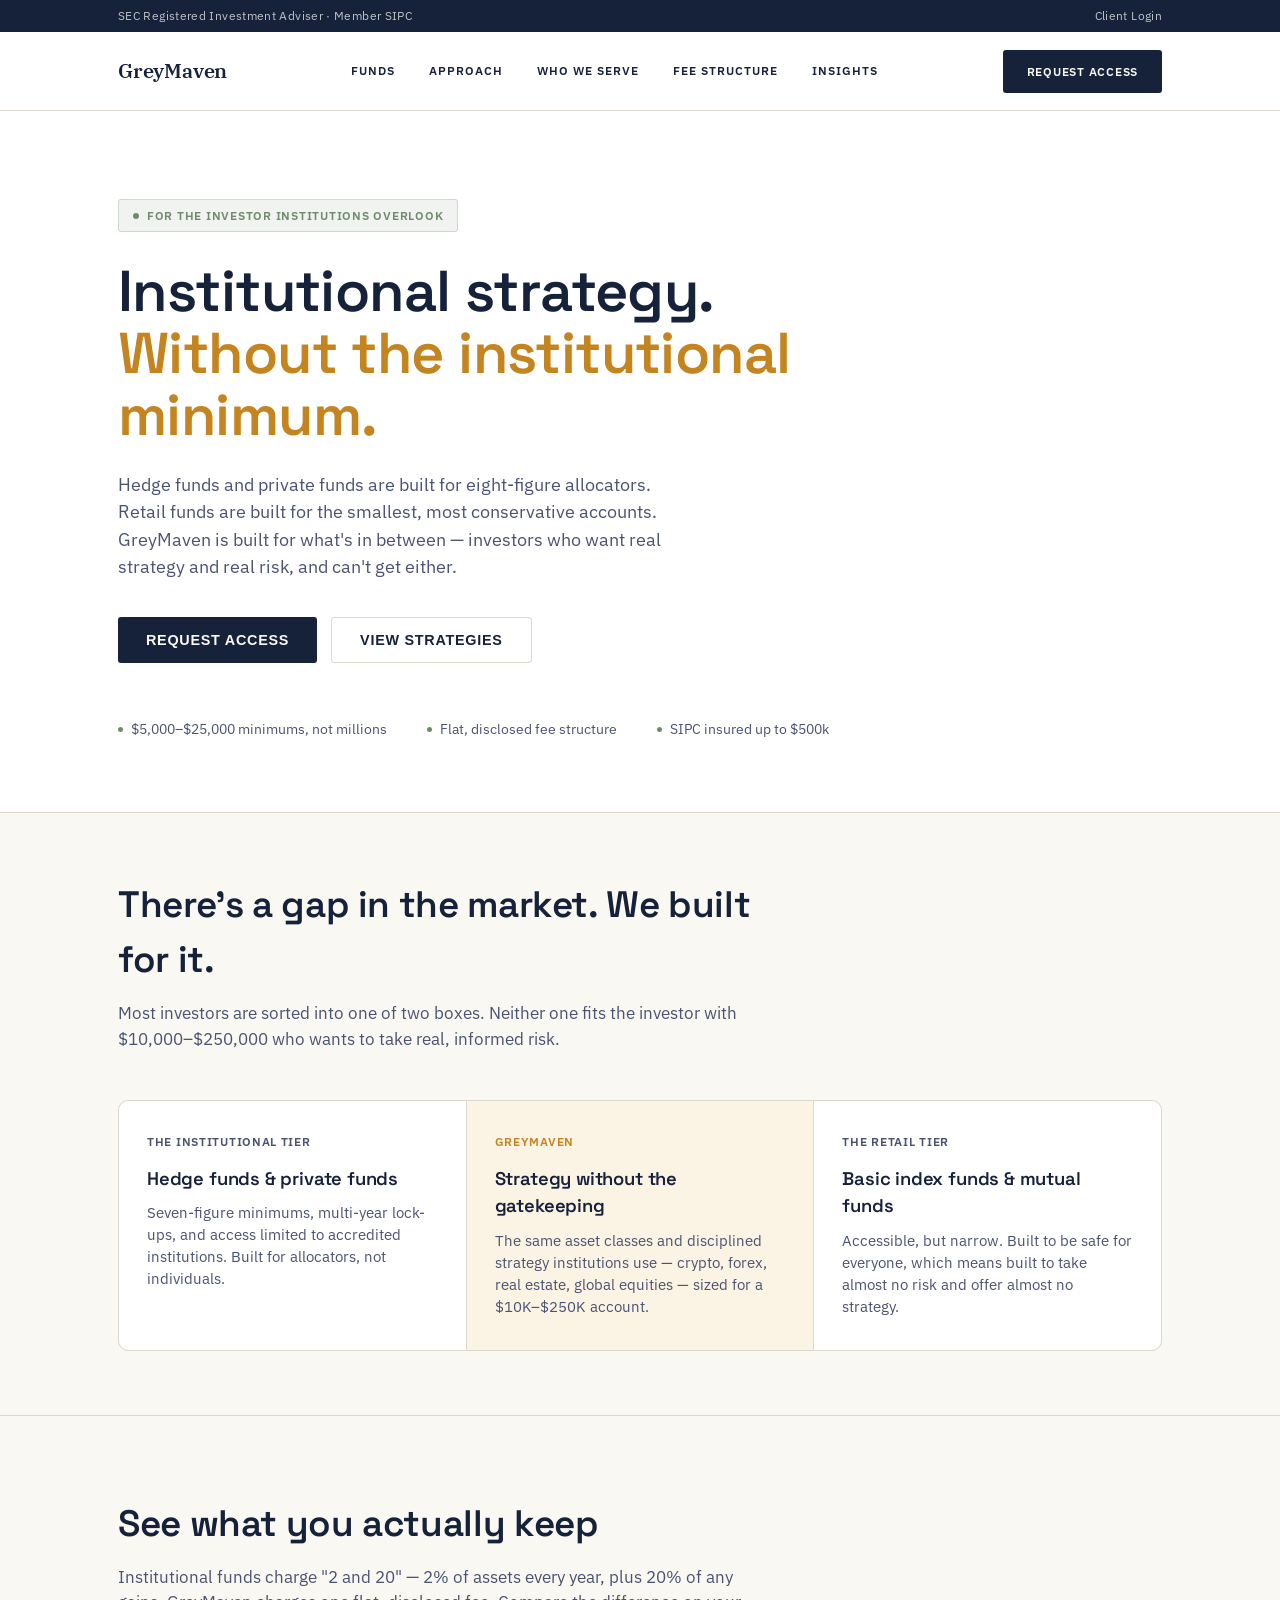
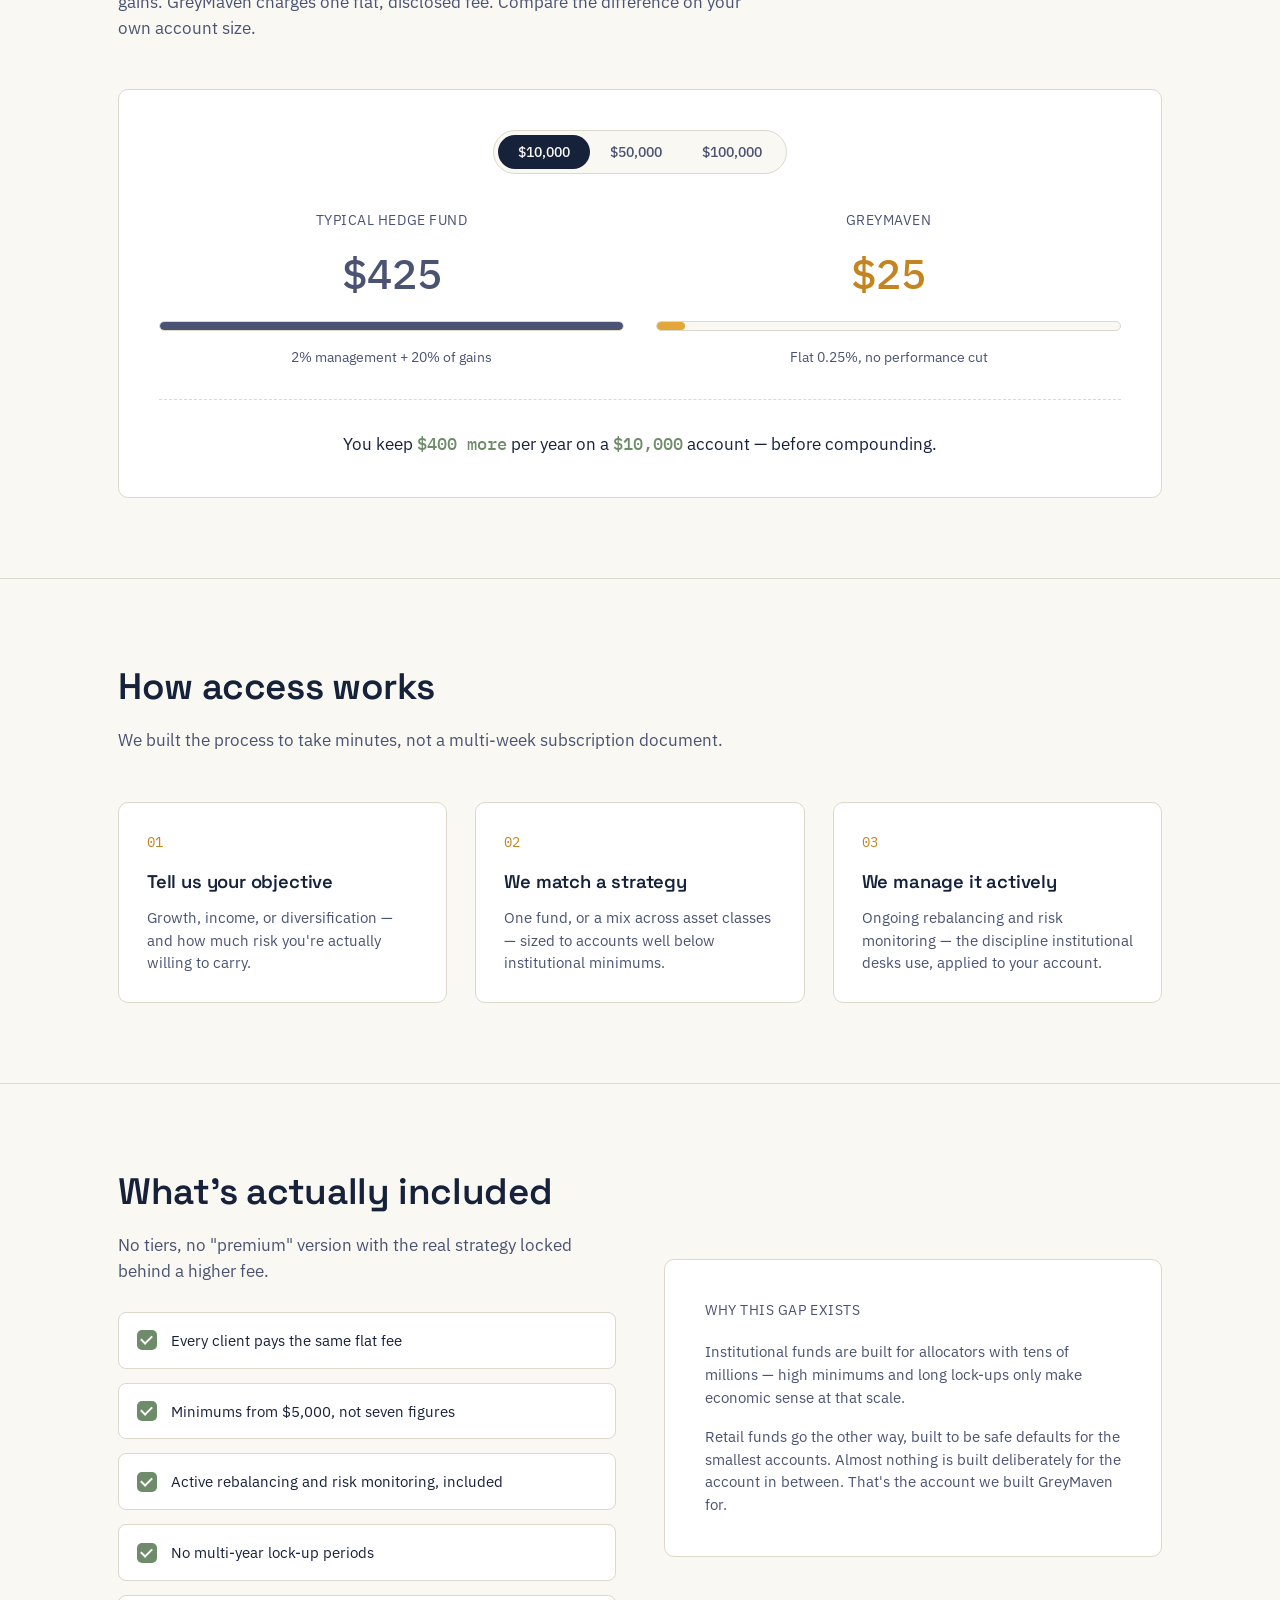
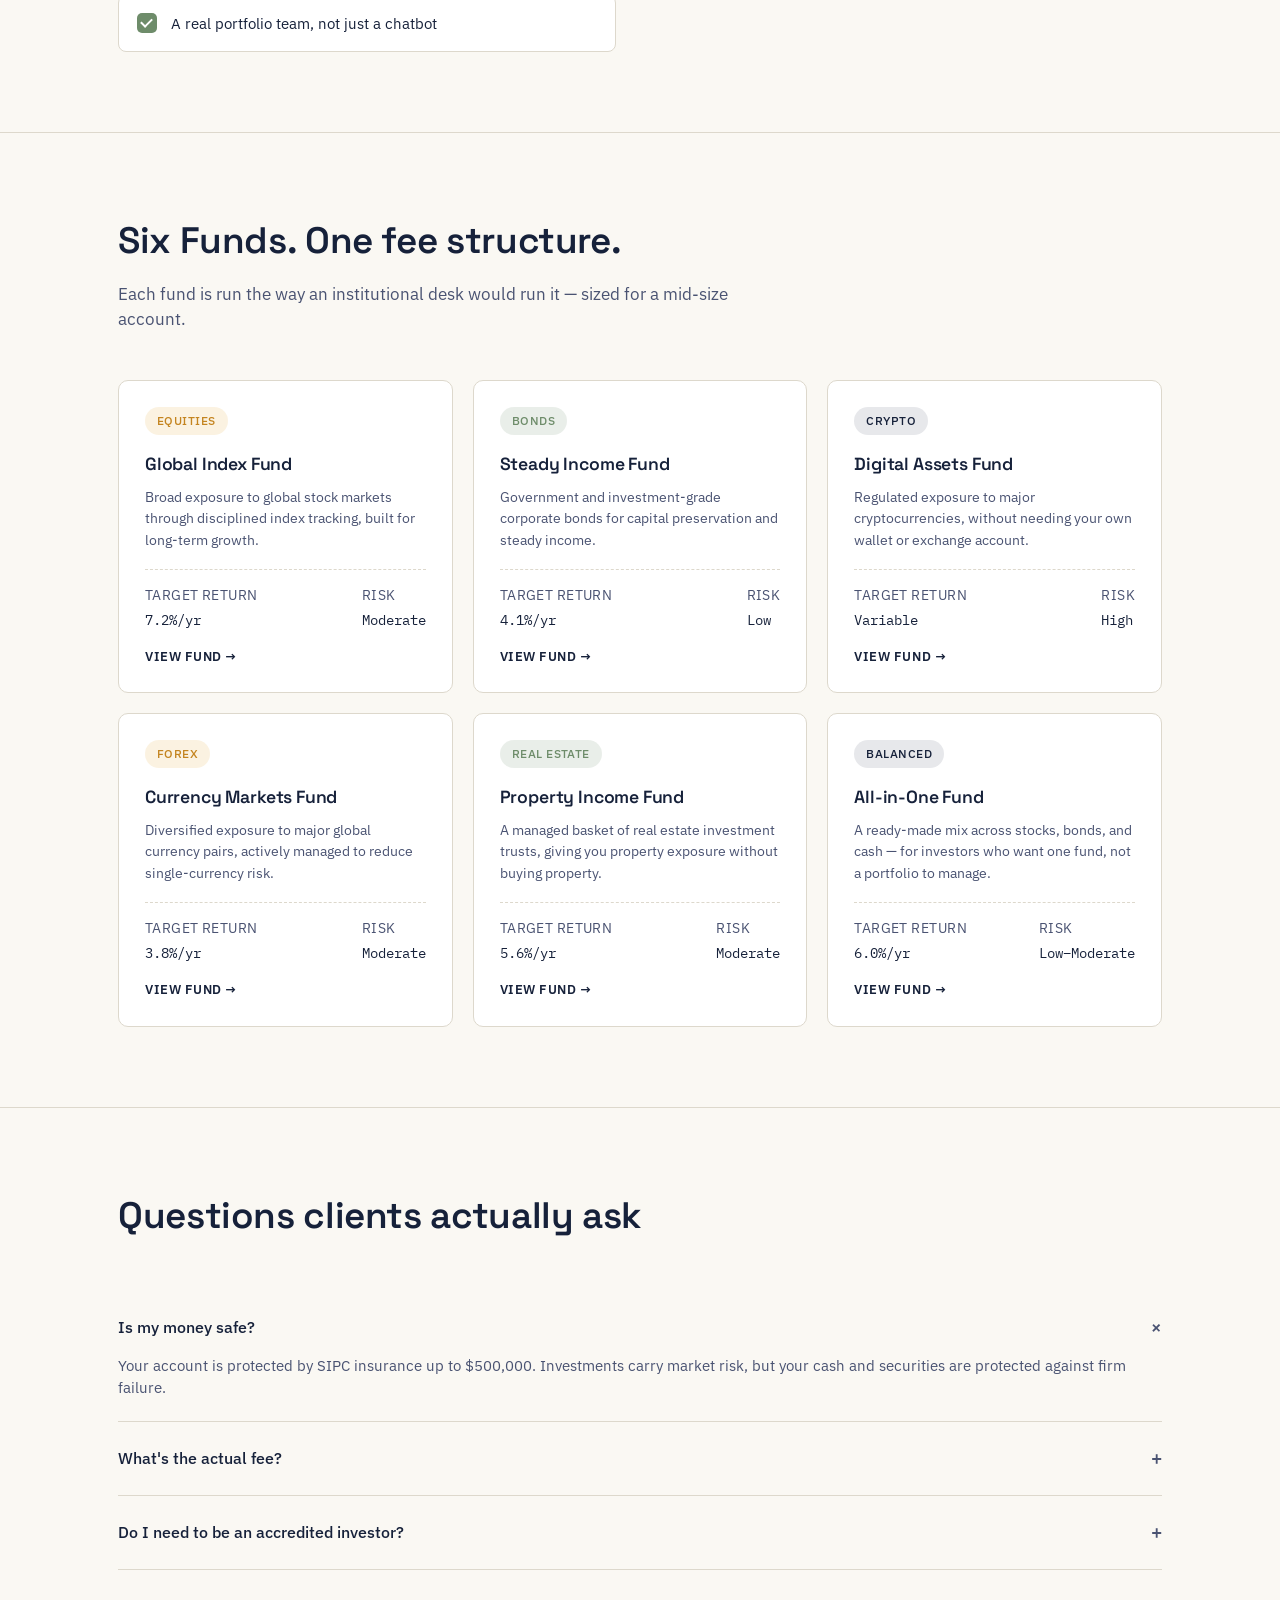
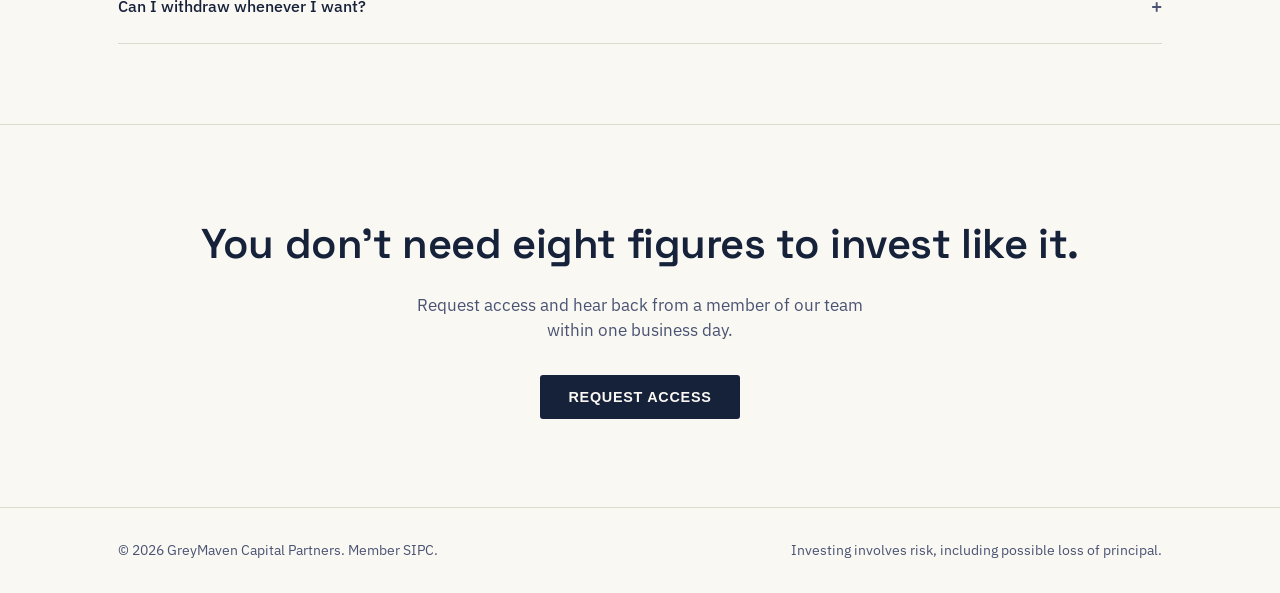
==== index.html @ ca75f579 "Update index.html" ====
<!DOCTYPE html>
<html lang="en">
<head>
<meta charset="UTF-8">
<meta name="viewport" content="width=device-width, initial-scale=1.0">
<title>GreyMaven — Institutional-grade strategies for the investor in between</title>
<link rel="preconnect" href="https://fonts.googleapis.com">
<link href="https://fonts.googleapis.com/css2?family=Space+Grotesk:wght@400;500;600;700&family=IBM+Plex+Sans:wght@400;500;600&family=IBM+Plex+Serif:wght@500;600&family=IBM+Plex+Mono:wght@400;500&display=swap" rel="stylesheet">
<link rel="stylesheet" href="css/style.css">
</head>
<body>

<div class="top-bar">
  <div class="wrap">
    <span>SEC Registered Investment Adviser · Member SIPC</span>
    <span>Client Login</span>
  </div>
</div>

<header>
  <nav class="wrap">
    <div class="logo">
      <span class="logo-name">GreyMaven</span>
      
    </div>
    <div class="nav-links">
      <a href="index.html#strategies">Funds</a>
      <a href="index.html#approach">Approach</a>
      <a href="index.html#positioning">Who We Serve</a>
      <a href="index.html#fees">Fee Structure</a>
      <a href="index.html#faq">Insights</a>
    </div>
    <a href="#" class="nav-cta">Request Access</a>
  </nav>
</header>

<section class="hero">
  <div class="wrap">
    <div class="eyebrow">For the investor institutions overlook</div>
    <h1>Institutional strategy. <em>Without the institutional minimum.</em></h1>
    <p class="sub">Hedge funds and private funds are built for eight-figure allocators. Retail funds are built for the smallest, most conservative accounts. GreyMaven is built for what's in between — investors who want real strategy and real risk, and can't get either.</p>
    <div class="hero-ctas">
      <button class="btn-primary">Request Access</button>
      <button class="btn-secondary">View Strategies</button>
    </div>
    <div class="trust-row">
      <span><span class="dot"></span>$5,000–$25,000 minimums, not millions</span>
      <span><span class="dot"></span>Flat, disclosed fee structure</span>
      <span><span class="dot"></span>SIPC insured up to $500k</span>
    </div>
  </div>
</section>

<section class="gap-section" id="positioning">
  <div class="wrap">
    <div class="section-head">
      <h2>There's a gap in the market. We built for it.</h2>
      <p>Most investors are sorted into one of two boxes. Neither one fits the investor with $10,000–$250,000 who wants to take real, informed risk.</p>
    </div>
    <div class="gap-grid">
      <div class="gap-col">
        <div class="gap-col-label">The Institutional Tier</div>
        <h3>Hedge funds &amp; private funds</h3>
        <p>Seven-figure minimums, multi-year lock-ups, and access limited to accredited institutions. Built for allocators, not individuals.</p>
      </div>
      <div class="gap-col us">
        <div class="gap-col-label">GreyMaven</div>
        <h3>Strategy without the gatekeeping</h3>
        <p>The same asset classes and disciplined strategy institutions use — crypto, forex, real estate, global equities — sized for a $10K–$250K account.</p>
      </div>
      <div class="gap-col">
        <div class="gap-col-label">The Retail Tier</div>
        <h3>Basic index funds &amp; mutual funds</h3>
        <p>Accessible, but narrow. Built to be safe for everyone, which means built to take almost no risk and offer almost no strategy.</p>
      </div>
    </div>
  </div>
</section>

<section class="fee-section" id="fees">
  <div class="wrap">
    <div class="section-head">
      <h2>See what you actually keep</h2>
      <p>Institutional funds charge "2 and 20" — 2% of assets every year, plus 20% of any gains. GreyMaven charges one flat, disclosed fee. Compare the difference on your own account size.</p>
    </div>

    <div class="fee-card">
      <div class="fee-toggle">
        <div class="fee-toggle-inner">
          <button class="fee-btn active" data-amount="10000">$10,000</button>
          <button class="fee-btn" data-amount="50000">$50,000</button>
          <button class="fee-btn" data-amount="100000">$100,000</button>
        </div>
      </div>

      <div class="fee-compare">
        <div class="fee-col them">
          <div class="fee-col-label">Typical Hedge Fund</div>
          <div class="fee-amount mono" id="them-amount">$425</div>
          <div class="fee-bar-track"><div class="fee-bar-fill" id="them-bar" style="width: 100%;"></div></div>
          <div class="fee-note">2% management + 20% of gains</div>
        </div>
        <div class="fee-col us">
          <div class="fee-col-label">GreyMaven</div>
          <div class="fee-amount mono" id="us-amount">$25</div>
          <div class="fee-bar-track"><div class="fee-bar-fill" id="us-bar" style="width: 6%;"></div></div>
          <div class="fee-note">Flat 0.25%, no performance cut</div>
        </div>
      </div>

      <div class="fee-result">
        You keep <span class="mono" id="savings">$400 more</span> per year on a <span class="mono" id="base-amount">$10,000</span> account — before compounding.
      </div>
    </div>
  </div>
</section>

<section class="how-section" id="approach">
  <div class="wrap">
    <div class="section-head">
      <h2>How access works</h2>
      <p>We built the process to take minutes, not a multi-week subscription document.</p>
    </div>
    <div class="steps">
      <div class="step">
        <span class="step-num">01</span>
        <h3>Tell us your objective</h3>
        <p>Growth, income, or diversification — and how much risk you're actually willing to carry.</p>
      </div>
      <div class="step">
        <span class="step-num">02</span>
        <h3>We match a strategy</h3>
        <p>One fund, or a mix across asset classes — sized to accounts well below institutional minimums.</p>
      </div>
      <div class="step">
        <span class="step-num">03</span>
        <h3>We manage it actively</h3>
        <p>Ongoing rebalancing and risk monitoring — the discipline institutional desks use, applied to your account.</p>
      </div>
    </div>
  </div>
</section>

<section class="snapshot-section" id="plans">
  <div class="wrap snapshot-grid">
    <div>
      <div class="section-head" style="margin-bottom: 28px;">
        <h2>What's actually included</h2>
        <p>No tiers, no "premium" version with the real strategy locked behind a higher fee.</p>
      </div>
      <div class="plan-list">
        <div class="plan-item"><span class="plan-check"></span><span>Every client pays the same flat fee</span></div>
        <div class="plan-item"><span class="plan-check"></span><span>Minimums from $5,000, not seven figures</span></div>
        <div class="plan-item"><span class="plan-check"></span><span>Active rebalancing and risk monitoring, included</span></div>
        <div class="plan-item"><span class="plan-check"></span><span>No multi-year lock-up periods</span></div>
        <div class="plan-item"><span class="plan-check"></span><span>A real portfolio team, not just a chatbot</span></div>
      </div>
    </div>
    <div class="fee-card" style="text-align: left;">
      <div class="fee-col-label" style="margin-bottom: 20px;">Why this gap exists</div>
      <p style="color: var(--ink-soft); font-size: 0.95rem; margin-bottom: 16px;">Institutional funds are built for allocators with tens of millions — high minimums and long lock-ups only make economic sense at that scale.</p>
      <p style="color: var(--ink-soft); font-size: 0.95rem;">Retail funds go the other way, built to be safe defaults for the smallest accounts. Almost nothing is built deliberately for the account in between. That's the account we built GreyMaven for.</p>
    </div>
  </div>
</section>

<section class="funds-section" id="strategies">
  <div class="wrap">
    <div class="section-head">
      <h2>Six Funds. One fee structure.</h2>
      <p>Each fund is run the way an institutional desk would run it — sized for a mid-size account.</p>
    </div>
    <div class="funds-grid">
      <a href="global-index-fund.html" class="fund-card">
        <div class="fund-tag equities">Equities</div>
        <h3>Global Index Fund</h3>
        <p>Broad exposure to global stock markets through disciplined index tracking, built for long-term growth.</p>
        <div class="fund-meta">
          <span><span class="fund-meta-label">Target return</span><span class="mono">7.2%/yr</span></span>
          <span><span class="fund-meta-label">Risk</span><span class="mono">Moderate</span></span>
        </div>
        <span class="fund-link">View fund</span>
      </a>
      <a href="steady-income-fund.html" class="fund-card">
        <div class="fund-tag bonds">Bonds</div>
        <h3>Steady Income Fund</h3>
        <p>Government and investment-grade corporate bonds for capital preservation and steady income.</p>
        <div class="fund-meta">
          <span><span class="fund-meta-label">Target return</span><span class="mono">4.1%/yr</span></span>
          <span><span class="fund-meta-label">Risk</span><span class="mono">Low</span></span>
        </div>
        <span class="fund-link">View fund</span>
      </a>
      <a href="digital-assets-fund.html" class="fund-card">
        <div class="fund-tag crypto">Crypto</div>
        <h3>Digital Assets Fund</h3>
        <p>Regulated exposure to major cryptocurrencies, without needing your own wallet or exchange account.</p>
        <div class="fund-meta">
          <span><span class="fund-meta-label">Target return</span><span class="mono">Variable</span></span>
          <span><span class="fund-meta-label">Risk</span><span class="mono">High</span></span>
        </div>
        <span class="fund-link">View fund</span>
      </a>
      <a href="currency-markets-fund.html" class="fund-card">
        <div class="fund-tag forex">Forex</div>
        <h3>Currency Markets Fund</h3>
        <p>Diversified exposure to major global currency pairs, actively managed to reduce single-currency risk.</p>
        <div class="fund-meta">
          <span><span class="fund-meta-label">Target return</span><span class="mono">3.8%/yr</span></span>
          <span><span class="fund-meta-label">Risk</span><span class="mono">Moderate</span></span>
        </div>
        <span class="fund-link">View fund</span>
      </a>
      <a href="property-income-fund.html" class="fund-card">
        <div class="fund-tag reit">Real Estate</div>
        <h3>Property Income Fund</h3>
        <p>A managed basket of real estate investment trusts, giving you property exposure without buying property.</p>
        <div class="fund-meta">
          <span><span class="fund-meta-label">Target return</span><span class="mono">5.6%/yr</span></span>
          <span><span class="fund-meta-label">Risk</span><span class="mono">Moderate</span></span>
        </div>
        <span class="fund-link">View fund</span>
      </a>
      <a href="all-in-one-fund.html" class="fund-card">
        <div class="fund-tag balanced">Balanced</div>
        <h3>All-in-One Fund</h3>
        <p>A ready-made mix across stocks, bonds, and cash — for investors who want one fund, not a portfolio to manage.</p>
        <div class="fund-meta">
          <span><span class="fund-meta-label">Target return</span><span class="mono">6.0%/yr</span></span>
          <span><span class="fund-meta-label">Risk</span><span class="mono">Low–Moderate</span></span>
        </div>
        <span class="fund-link">View fund</span>
      </a>
    </div>
  </div>
</section>

<section class="faq-section" id="faq">
  <div class="wrap">
    <div class="section-head">
      <h2>Questions clients actually ask</h2>
    </div>
    <div class="faq-list">
      <div class="faq-item open">
        <div class="faq-q"><span>Is my money safe?</span><span class="icon">+</span></div>
        <div class="faq-a">Your account is protected by SIPC insurance up to $500,000. Investments carry market risk, but your cash and securities are protected against firm failure.</div>
      </div>
      <div class="faq-item">
        <div class="faq-q"><span>What's the actual fee?</span><span class="icon">+</span></div>
        <div class="faq-a">A flat 0.25% per year on your account balance. No performance fee, no trading commissions, no account maintenance charges.</div>
      </div>
      <div class="faq-item">
        <div class="faq-q"><span>Do I need to be an accredited investor?</span><span class="icon">+</span></div>
        <div class="faq-a">No. Our funds are registered and open to any investor who meets the fund-specific minimum — most of which start well below what accredited-only vehicles require.</div>
      </div>
      <div class="faq-item">
        <div class="faq-q"><span>Can I withdraw whenever I want?</span><span class="icon">+</span></div>
        <div class="faq-a">Yes. There's no multi-year lock-up. Withdrawals typically settle within three business days.</div>
      </div>
    </div>
  </div>
</section>

<section class="cta-section">
  <div class="wrap">
    <h2>You don't need eight figures to invest like it.</h2>
    <p>Request access and hear back from a member of our team within one business day.</p>
    <button class="btn-primary">Request Access</button>
  </div>
</section>

<footer>
  <div class="wrap footer-inner">
    <span>© 2026 GreyMaven Capital Partners. Member SIPC.</span>
    <span>Investing involves risk, including possible loss of principal.</span>
  </div>
</footer>

<script>
  const feeData = {
    10000: { them: 425, us: 25 },
    50000: { them: 2125, us: 125 },
    100000: { them: 4250, us: 250 }
  };

  document.querySelectorAll('.fee-btn').forEach(btn => {
    btn.addEventListener('click', () => {
      document.querySelectorAll('.fee-btn').forEach(b => b.classList.remove('active'));
      btn.classList.add('active');
      const amount = btn.dataset.amount;
      const data = feeData[amount];
      document.getElementById('them-amount').textContent = '$' + data.them.toLocaleString();
      document.getElementById('us-amount').textContent = '$' + data.us.toLocaleString();
      document.getElementById('base-amount').textContent = '$' + Number(amount).toLocaleString();
      const savings = data.them - data.us;
      document.getElementById('savings').textContent = '$' + savings.toLocaleString() + ' more';
      document.getElementById('them-bar').style.width = '100%';
      document.getElementById('us-bar').style.width = Math.max(4, (data.us / data.them) * 100) + '%';
    });
  });

  document.querySelectorAll('.faq-q').forEach(q => {
    q.addEventListener('click', () => {
      const item = q.parentElement;
      const wasOpen = item.classList.contains('open');
      document.querySelectorAll('.faq-item').forEach(i => i.classList.remove('open'));
      if (!wasOpen) item.classList.add('open');
    });
  });
</script>

</body>
</html>
---- css/style.css ----
:root {
  --paper: #FAF8F3;
  --ink: #16213A;
  --ink-soft: #4A5372;
  --line: #DDD8CC;
  --amber: #E2A63B;
  --amber-deep: #C4841F;
  --sage: #6E8C6A;
  --white: #FFFFFF;
  --radius: 10px;
  --max: 1100px;
}

* { box-sizing: border-box; margin: 0; padding: 0; }

html { scroll-behavior: smooth; }

body {
  background: var(--paper);
  color: var(--ink);
  font-family: 'IBM Plex Sans', sans-serif;
  line-height: 1.5;
  -webkit-font-smoothing: antialiased;
}

h1, h2, h3, .display {
  font-family: 'Space Grotesk', sans-serif;
  font-weight: 600;
  letter-spacing: -0.01em;
  color: var(--ink);
}

.mono { font-family: 'IBM Plex Mono', monospace; }

a { color: inherit; text-decoration: none; }

.wrap {
  max-width: var(--max);
  margin: 0 auto;
  padding: 0 28px;
}

/* ============ INSTITUTIONAL NAV ============ */
.top-bar {
  background: var(--ink);
  color: rgba(250,248,243,0.75);
  font-size: 0.76rem;
  letter-spacing: 0.03em;
  padding: 7px 0;
}
.top-bar .wrap {
  display: flex;
  justify-content: space-between;
  flex-wrap: wrap;
  gap: 8px;
}

header {
  position: sticky;
  top: 0;
  z-index: 50;
  background: rgba(255, 255, 255, 0.96);
  backdrop-filter: blur(8px);
  border-bottom: 1px solid var(--line);
}

nav.wrap {
  display: flex;
  align-items: center;
  justify-content: space-between;
  height: 78px;
}

.logo {
  display: flex;
  align-items: baseline;
  gap: 10px;
}
.logo-name {
  font-family: 'IBM Plex Serif', serif;
  font-weight: 600;
  font-size: 1.28rem;
  color: var(--ink);
  letter-spacing: -0.01em;
}
.logo-sub {
  font-family: 'IBM Plex Sans', sans-serif;
  font-size: 0.68rem;
  font-weight: 500;
  color: var(--ink-soft);
  text-transform: uppercase;
  letter-spacing: 0.12em;
  border-left: 1px solid var(--line);
  padding-left: 10px;
}

.nav-links {
  display: flex;
  gap: 34px;
  font-size: 0.78rem;
  font-weight: 600;
  text-transform: uppercase;
  letter-spacing: 0.08em;
  color: var(--ink);
}
.nav-links a { padding: 4px 0; border-bottom: 2px solid transparent; }
.nav-links a:hover { border-bottom-color: var(--amber-deep); }

.nav-cta {
  background: var(--ink);
  color: var(--paper) !important;
  padding: 12px 24px;
  border-radius: 3px;
  font-size: 0.78rem;
  font-weight: 600;
  text-transform: uppercase;
  letter-spacing: 0.06em;
  white-space: nowrap;
}
.nav-cta:hover { background: #232f52; }

@media (max-width: 800px) {
  .nav-links { display: none; }
  .logo-sub { display: none; }
}

/* ============ HERO ============ */
.hero {
  padding: 88px 0 72px;
  border-bottom: 1px solid var(--line);
  background: var(--white);
}

.eyebrow {
  display: inline-flex;
  align-items: center;
  gap: 8px;
  font-size: 0.78rem;
  font-weight: 600;
  text-transform: uppercase;
  letter-spacing: 0.06em;
  color: var(--sage);
  background: rgba(110,140,106,0.1);
  border: 1px solid rgba(110,140,106,0.25);
  padding: 6px 14px;
  border-radius: 3px;
  margin-bottom: 28px;
}
.eyebrow::before {
  content: "";
  width: 6px;
  height: 6px;
  background: var(--sage);
  border-radius: 50%;
}

.hero h1 {
  font-size: clamp(2.4rem, 5vw, 3.6rem);
  line-height: 1.08;
  max-width: 760px;
  margin-bottom: 24px;
}
.hero h1 em { font-style: normal; color: var(--amber-deep); }

.hero p.sub {
  font-size: 1.15rem;
  color: var(--ink-soft);
  max-width: 580px;
  margin-bottom: 36px;
}

.hero-ctas { display: flex; gap: 14px; flex-wrap: wrap; margin-bottom: 56px; }

.btn-primary {
  background: var(--ink);
  color: var(--paper);
  padding: 14px 28px;
  border-radius: 3px;
  font-weight: 600;
  font-size: 0.9rem;
  text-transform: uppercase;
  letter-spacing: 0.05em;
  border: none;
  cursor: pointer;
}
.btn-primary:hover { background: #232f52; }

.btn-secondary {
  background: transparent;
  color: var(--ink);
  padding: 14px 28px;
  border-radius: 3px;
  font-weight: 600;
  font-size: 0.9rem;
  text-transform: uppercase;
  letter-spacing: 0.05em;
  border: 1px solid var(--line);
  cursor: pointer;
}
.btn-secondary:hover { border-color: var(--ink); }

.trust-row { display: flex; gap: 40px; flex-wrap: wrap; color: var(--ink-soft); font-size: 0.88rem; }
.trust-row span { display: flex; align-items: center; gap: 8px; }
.trust-row .dot { width: 5px; height: 5px; background: var(--sage); border-radius: 50%; }

/* ============ POSITIONING BAND ============ */
.gap-section {
  padding: 64px 0;
  border-bottom: 1px solid var(--line);
}
.gap-grid {
  display: grid;
  grid-template-columns: 1fr 1fr 1fr;
  gap: 1px;
  background: var(--line);
  border: 1px solid var(--line);
  border-radius: var(--radius);
  overflow: hidden;
}
@media (max-width: 800px) { .gap-grid { grid-template-columns: 1fr; } }
.gap-col {
  background: var(--white);
  padding: 32px 28px;
}
.gap-col.us { background: #FBF3E3; }
.gap-col-label {
  font-size: 0.74rem;
  font-weight: 600;
  text-transform: uppercase;
  letter-spacing: 0.06em;
  color: var(--ink-soft);
  margin-bottom: 14px;
}
.gap-col.us .gap-col-label { color: var(--amber-deep); }
.gap-col h3 { font-size: 1.15rem; margin-bottom: 10px; }
.gap-col p { font-size: 0.92rem; color: var(--ink-soft); }

/* ============ FEE COMPARISON ============ */
.fee-section { padding: 80px 0; border-bottom: 1px solid var(--line); }

.section-head { max-width: 640px; margin-bottom: 48px; }
.section-head h2 { font-size: clamp(1.7rem, 3vw, 2.3rem); margin-bottom: 14px; }
.section-head p { color: var(--ink-soft); font-size: 1.05rem; }

.fee-card { background: var(--white); border: 1px solid var(--line); border-radius: var(--radius); padding: 40px; }

.fee-toggle { display: flex; justify-content: center; margin-bottom: 36px; }
.fee-toggle-inner { display: flex; background: var(--paper); border: 1px solid var(--line); border-radius: 100px; padding: 4px; }
.fee-toggle button {
  border: none; background: transparent; padding: 8px 20px; border-radius: 100px;
  font-size: 0.88rem; font-family: 'IBM Plex Sans', sans-serif; font-weight: 500;
  color: var(--ink-soft); cursor: pointer;
}
.fee-toggle button.active { background: var(--ink); color: var(--paper); }

.fee-compare { display: grid; grid-template-columns: 1fr 1fr; gap: 32px; }
@media (max-width: 640px) { .fee-compare { grid-template-columns: 1fr; } }

.fee-col { text-align: center; }
.fee-col-label { font-size: 0.85rem; color: var(--ink-soft); margin-bottom: 12px; text-transform: uppercase; letter-spacing: 0.04em; }
.fee-amount { font-family: 'IBM Plex Mono', monospace; font-size: 2.6rem; font-weight: 500; margin-bottom: 8px; }
.fee-col.them .fee-amount { color: var(--ink-soft); }
.fee-col.us .fee-amount { color: var(--amber-deep); }
.fee-note { font-size: 0.85rem; color: var(--ink-soft); }

.fee-bar-track { height: 10px; background: var(--paper); border: 1px solid var(--line); border-radius: 100px; overflow: hidden; margin: 16px 0; }
.fee-bar-fill { height: 100%; border-radius: 100px; transition: width 0.5s ease; }
.fee-col.them .fee-bar-fill { background: var(--ink-soft); }
.fee-col.us .fee-bar-fill { background: var(--amber); }

.fee-result { text-align: center; margin-top: 32px; padding-top: 32px; border-top: 1px dashed var(--line); font-size: 1.05rem; }
.fee-result .mono { color: var(--sage); font-weight: 500; }

/* ============ HOW IT WORKS ============ */
.how-section { padding: 80px 0; border-bottom: 1px solid var(--line); }
.steps { display: grid; grid-template-columns: repeat(3, 1fr); gap: 28px; }
@media (max-width: 760px) { .steps { grid-template-columns: 1fr; } }
.step { padding: 28px; background: var(--white); border: 1px solid var(--line); border-radius: var(--radius); }
.step-num { font-family: 'IBM Plex Mono', monospace; color: var(--amber-deep); font-size: 0.9rem; margin-bottom: 16px; display: block; }
.step h3 { font-size: 1.15rem; margin-bottom: 10px; }
.step p { color: var(--ink-soft); font-size: 0.95rem; }

/* ============ SNAPSHOT ============ */
.snapshot-section { padding: 80px 0; border-bottom: 1px solid var(--line); }
.snapshot-grid { display: grid; grid-template-columns: 1fr 1fr; gap: 48px; align-items: center; }
@media (max-width: 760px) { .snapshot-grid { grid-template-columns: 1fr; } }
.plan-list { display: flex; flex-direction: column; gap: 14px; }
.plan-item { display: flex; align-items: center; gap: 14px; padding: 16px 18px; background: var(--white); border: 1px solid var(--line); border-radius: 8px; }
.plan-check { width: 20px; height: 20px; border-radius: 5px; background: var(--sage); flex-shrink: 0; position: relative; }
.plan-check::after { content: ""; position: absolute; left: 6px; top: 3px; width: 5px; height: 9px; border: solid white; border-width: 0 2px 2px 0; transform: rotate(45deg); }
.plan-item span { font-size: 0.95rem; color: var(--ink); }

/* ============ FUNDS GRID (index page) ============ */
.funds-section { padding: 80px 0; border-bottom: 1px solid var(--line); }
.funds-grid { display: grid; grid-template-columns: repeat(3, 1fr); gap: 20px; }
@media (max-width: 900px) { .funds-grid { grid-template-columns: repeat(2, 1fr); } }
@media (max-width: 620px) { .funds-grid { grid-template-columns: 1fr; } }

.fund-card {
  background: var(--white); border: 1px solid var(--line); border-radius: var(--radius);
  padding: 26px; display: flex; flex-direction: column;
  transition: border-color 0.15s ease, transform 0.15s ease;
}
.fund-card:hover { border-color: var(--ink); transform: translateY(-2px); }

.fund-tag {
  display: inline-block; align-self: flex-start; font-size: 0.75rem; font-weight: 500;
  text-transform: uppercase; letter-spacing: 0.04em; padding: 5px 12px; border-radius: 100px; margin-bottom: 16px;
}
.fund-tag.equities { background: rgba(226,166,59,0.15); color: var(--amber-deep); }
.fund-tag.bonds { background: rgba(110,140,106,0.15); color: var(--sage); }
.fund-tag.crypto { background: rgba(22,33,58,0.1); color: var(--ink); }
.fund-tag.forex { background: rgba(226,166,59,0.15); color: var(--amber-deep); }
.fund-tag.reit { background: rgba(110,140,106,0.15); color: var(--sage); }
.fund-tag.balanced { background: rgba(22,33,58,0.1); color: var(--ink); }

.fund-card h3 { font-size: 1.1rem; margin-bottom: 8px; }
.fund-card p { color: var(--ink-soft); font-size: 0.9rem; flex-grow: 1; margin-bottom: 18px; }

.fund-meta { display: flex; justify-content: space-between; border-top: 1px dashed var(--line); padding-top: 14px; margin-bottom: 16px; }
.fund-meta span { display: flex; flex-direction: column; gap: 4px; font-size: 0.9rem; }
.fund-meta-label { font-size: 0.72rem; color: var(--ink-soft); text-transform: uppercase; letter-spacing: 0.03em; }

.fund-link { font-size: 0.82rem; font-weight: 600; color: var(--ink); text-transform: uppercase; letter-spacing: 0.04em; }
.fund-link::after { content: " →"; }

/* ============ FUND DETAIL PAGE ============ */
.fund-hero {
  padding: 56px 0 48px;
  border-bottom: 1px solid var(--line);
  background: var(--white);
}
.breadcrumb { font-size: 0.82rem; color: var(--ink-soft); margin-bottom: 24px; }
.breadcrumb a:hover { color: var(--ink); }

.fund-hero-top { display: flex; justify-content: space-between; align-items: flex-end; flex-wrap: wrap; gap: 24px; margin-bottom: 40px; }
.fund-hero h1 { font-size: clamp(2rem, 4vw, 2.9rem); margin-bottom: 14px; }
.fund-hero p.sub { color: var(--ink-soft); font-size: 1.08rem; max-width: 620px; }

.stat-grid { display: grid; grid-template-columns: repeat(4, 1fr); border: 1px solid var(--line); border-radius: var(--radius); overflow: hidden; background: var(--line); gap: 1px; }
@media (max-width: 760px) { .stat-grid { grid-template-columns: repeat(2, 1fr); } }
.stat-cell { background: var(--white); padding: 22px 24px; }
.stat-cell .stat-label { font-size: 0.72rem; text-transform: uppercase; letter-spacing: 0.05em; color: var(--ink-soft); margin-bottom: 8px; }
.stat-cell .stat-value { font-family: 'IBM Plex Mono', monospace; font-size: 1.5rem; color: var(--ink); }
.stat-cell.highlight .stat-value { color: var(--amber-deep); }

.fund-body { padding: 72px 0; border-bottom: 1px solid var(--line); }
.fund-body-grid { display: grid; grid-template-columns: 1.3fr 1fr; gap: 56px; }
@media (max-width: 860px) { .fund-body-grid { grid-template-columns: 1fr; } }

.fund-body h2 { font-size: 1.6rem; margin-bottom: 18px; }
.fund-body-text p { color: var(--ink-soft); font-size: 1rem; margin-bottom: 18px; }
.fund-body-text h3 { font-size: 1.1rem; margin: 28px 0 14px; }

.allocation-list { display: flex; flex-direction: column; gap: 16px; }
.allocation-item { display: flex; flex-direction: column; gap: 6px; }
.allocation-top { display: flex; justify-content: space-between; font-size: 0.92rem; }
.allocation-top .pct { font-family: 'IBM Plex Mono', monospace; color: var(--amber-deep); }
.allocation-bar-track { height: 8px; background: var(--paper); border: 1px solid var(--line); border-radius: 100px; overflow: hidden; }
.allocation-bar-fill { height: 100%; background: var(--ink); border-radius: 100px; }

.side-card { background: var(--white); border: 1px solid var(--line); border-radius: var(--radius); padding: 28px; margin-bottom: 20px; }
.side-card h3 { font-size: 1rem; margin-bottom: 14px; text-transform: uppercase; letter-spacing: 0.04em; font-size: 0.8rem; color: var(--ink-soft); }
.side-row { display: flex; justify-content: space-between; padding: 10px 0; border-bottom: 1px dashed var(--line); font-size: 0.92rem; }
.side-row:last-child { border-bottom: none; }
.side-row .val { font-family: 'IBM Plex Mono', monospace; }

.risk-badge {
  display: inline-block; padding: 4px 12px; border-radius: 100px; font-size: 0.78rem; font-weight: 600;
}
.risk-low { background: rgba(110,140,106,0.15); color: var(--sage); }
.risk-moderate { background: rgba(226,166,59,0.15); color: var(--amber-deep); }
.risk-high { background: rgba(196,64,64,0.12); color: #B5453F; }

/* ============ FAQ ============ */
.faq-section { padding: 80px 0; border-bottom: 1px solid var(--line); }
.faq-item { border-bottom: 1px solid var(--line); padding: 22px 0; }
.faq-q { display: flex; justify-content: space-between; align-items: center; cursor: pointer; font-weight: 500; font-size: 1.02rem; }
.faq-q .icon { font-family: 'IBM Plex Mono', monospace; font-size: 1.2rem; color: var(--ink-soft); transition: transform 0.2s ease; }
.faq-item.open .faq-q .icon { transform: rotate(45deg); }
.faq-a { max-height: 0; overflow: hidden; transition: max-height 0.25s ease; color: var(--ink-soft); font-size: 0.95rem; }
.faq-item.open .faq-a { max-height: 220px; padding-top: 12px; }

/* ============ CTA ============ */
.cta-section { padding: 88px 0; text-align: center; }
.cta-section h2 { font-size: clamp(1.8rem, 4vw, 2.6rem); margin-bottom: 18px; }
.cta-section p { color: var(--ink-soft); font-size: 1.05rem; max-width: 480px; margin: 0 auto 32px; }

footer {
  border-top: 1px solid var(--line);
  padding: 32px 0;
  font-size: 0.85rem;
  color: var(--ink-soft);
}
.footer-inner { display: flex; justify-content: space-between; flex-wrap: wrap; gap: 12px; }

@media (prefers-reduced-motion: reduce) {
  * { transition: none !important; scroll-behavior: auto !important; }
}

:focus-visible { outline: 2px solid var(--amber-deep); outline-offset: 2px; }
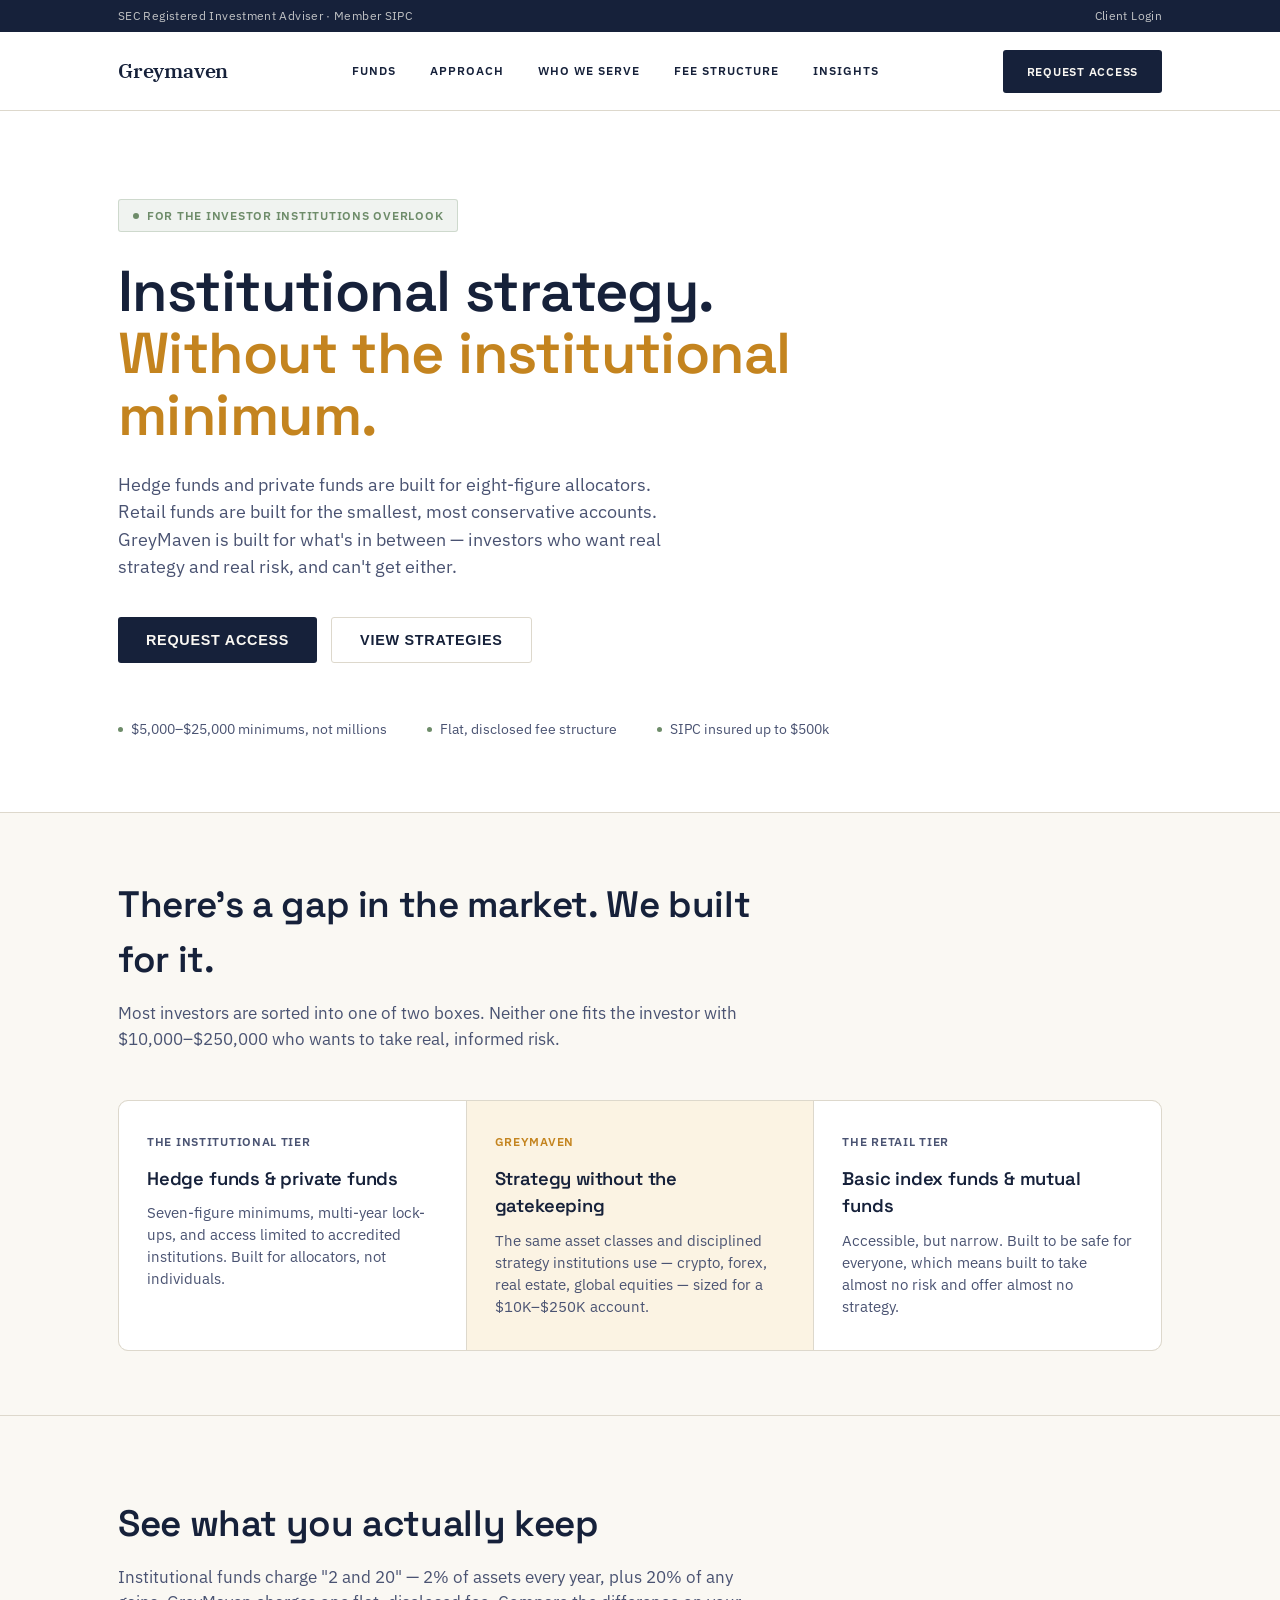
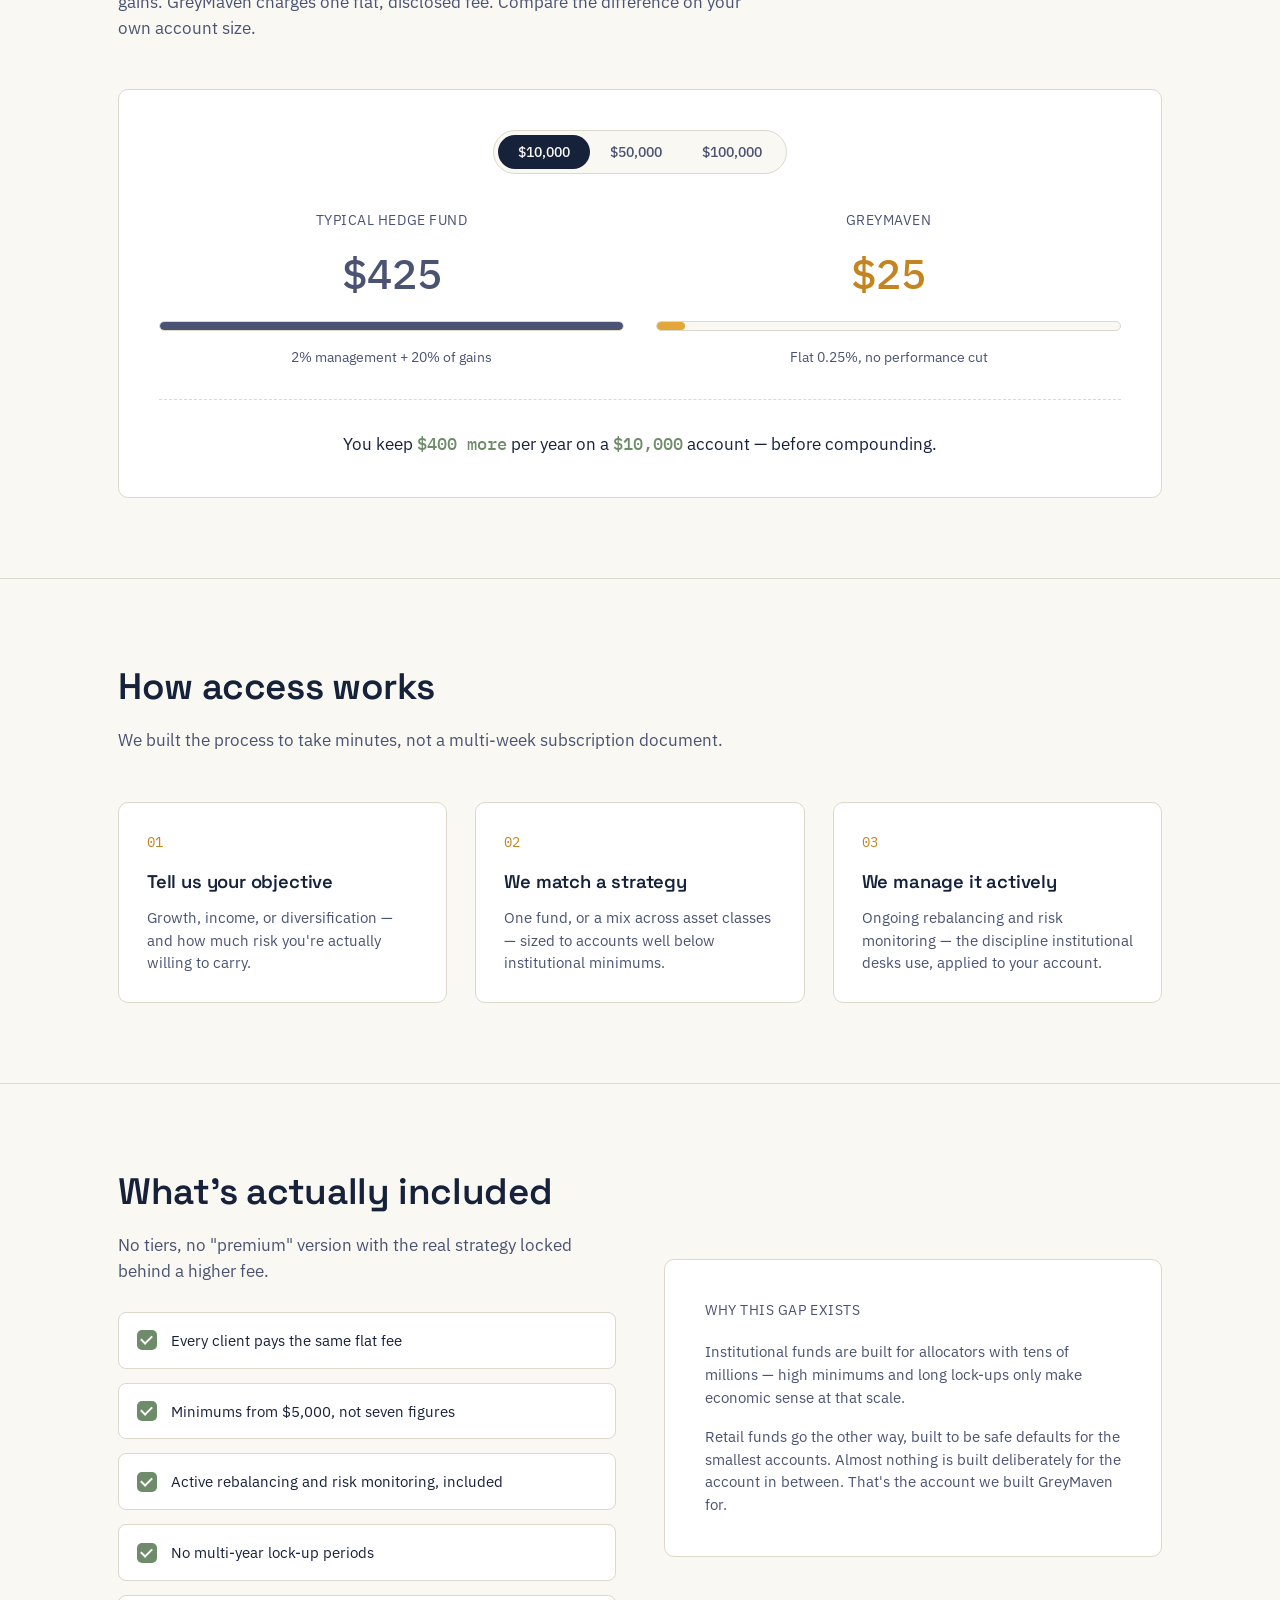
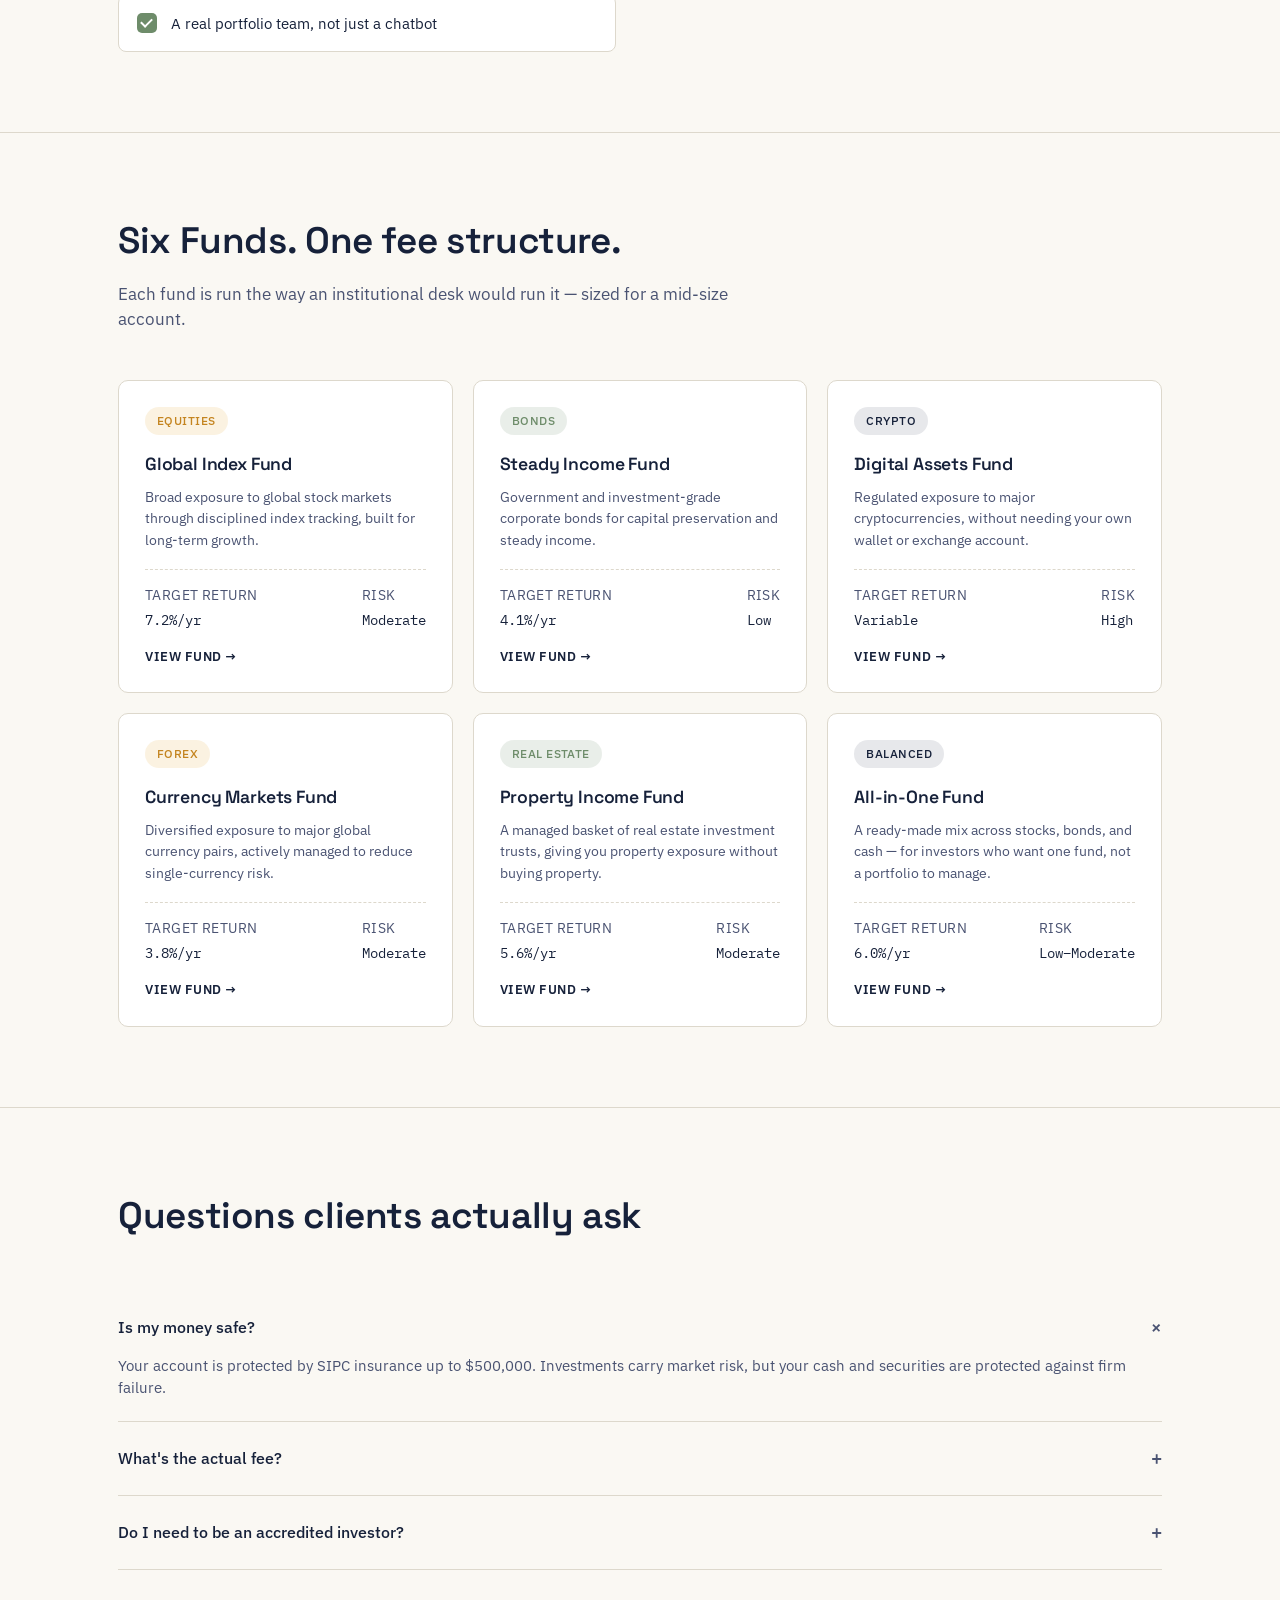
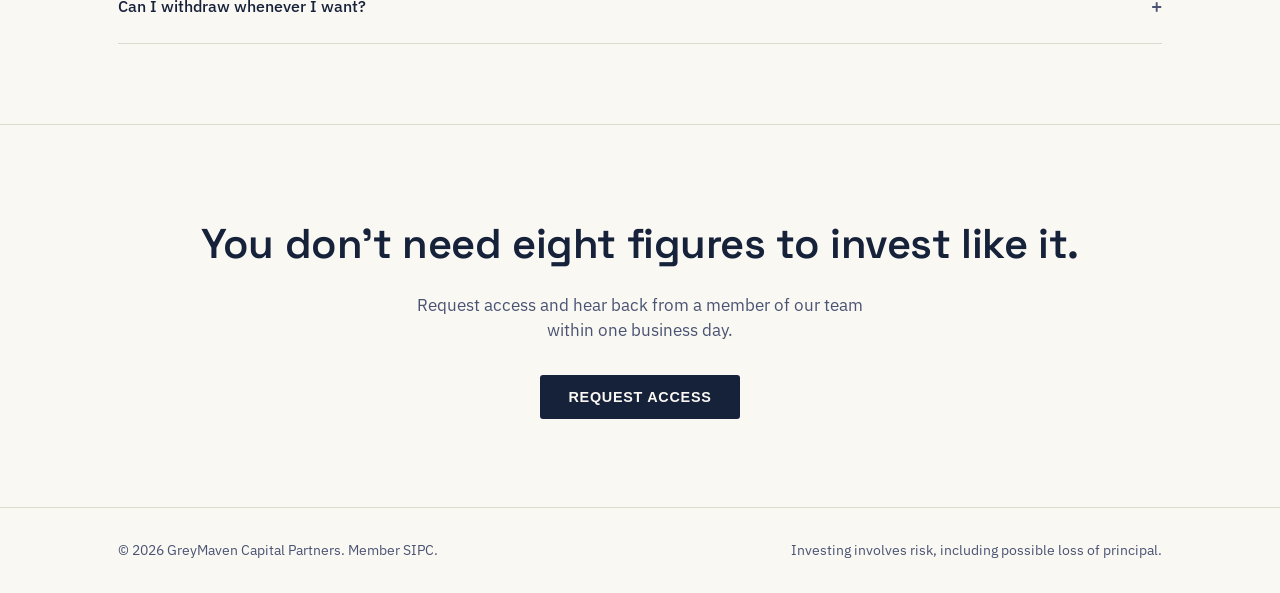
==== commit a2bea02d: "Update index.html" ====
--- a/index.html
+++ b/index.html
@@ -3,6 +3,9 @@
 <head>
 <meta charset="UTF-8">
 <meta name="viewport" content="width=device-width, initial-scale=1.0">
+<link rel="icon" type="image/x-icon" href="/images/logo.ico">
+<link rel="icon" href="/images/logo.ico" sizes="any">
+<link rel="apple-touch-icon" href="/images/logo.ico">
 <title>GreyMaven — Institutional-grade strategies for the investor in between</title>
 <link rel="preconnect" href="https://fonts.googleapis.com">
 <link href="https://fonts.googleapis.com/css2?family=Space+Grotesk:wght@400;500;600;700&family=IBM+Plex+Sans:wght@400;500;600&family=IBM+Plex+Serif:wght@500;600&family=IBM+Plex+Mono:wght@400;500&display=swap" rel="stylesheet">
@@ -20,7 +23,9 @@
 <header>
   <nav class="wrap">
     <div class="logo">
-      <span class="logo-name">GreyMaven</span>
+      
+      <a class="logo-name" href="/">Greymaven</a>
+
       
     </div>
     <div class="nav-links">
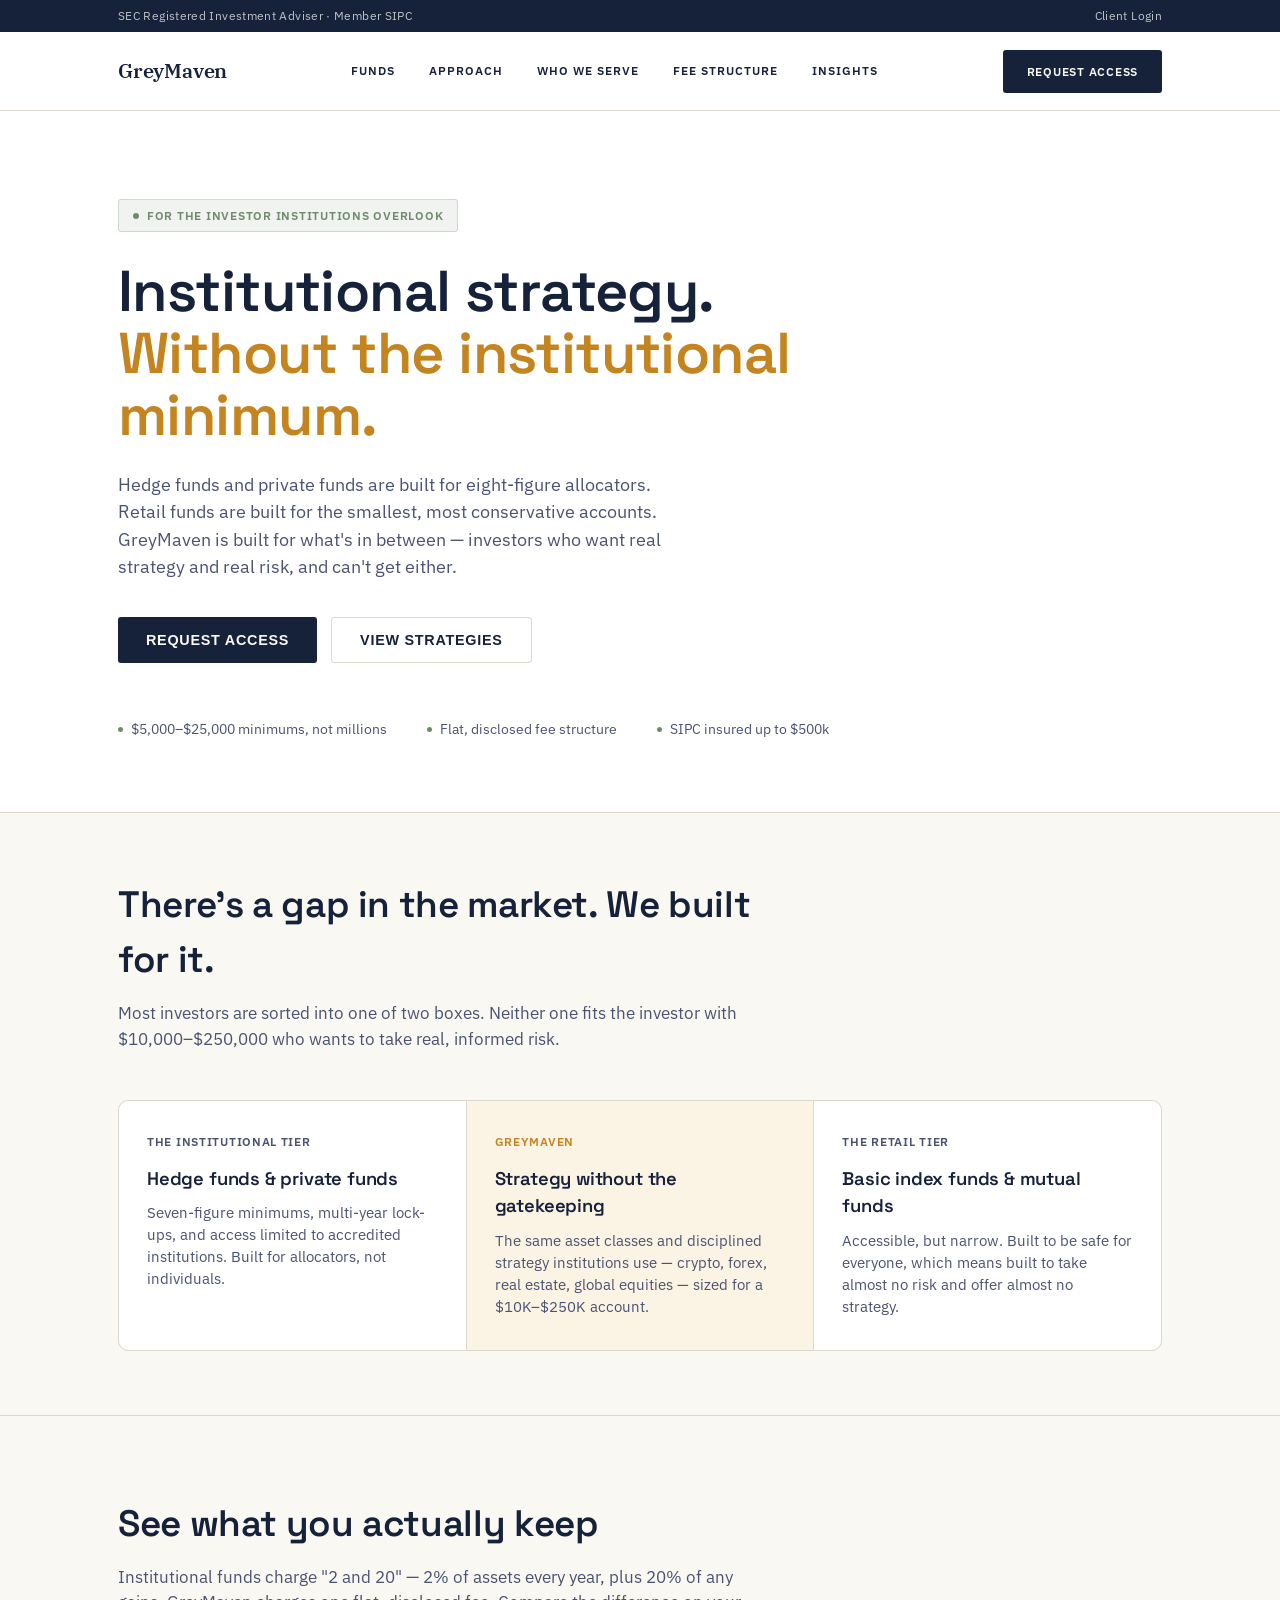
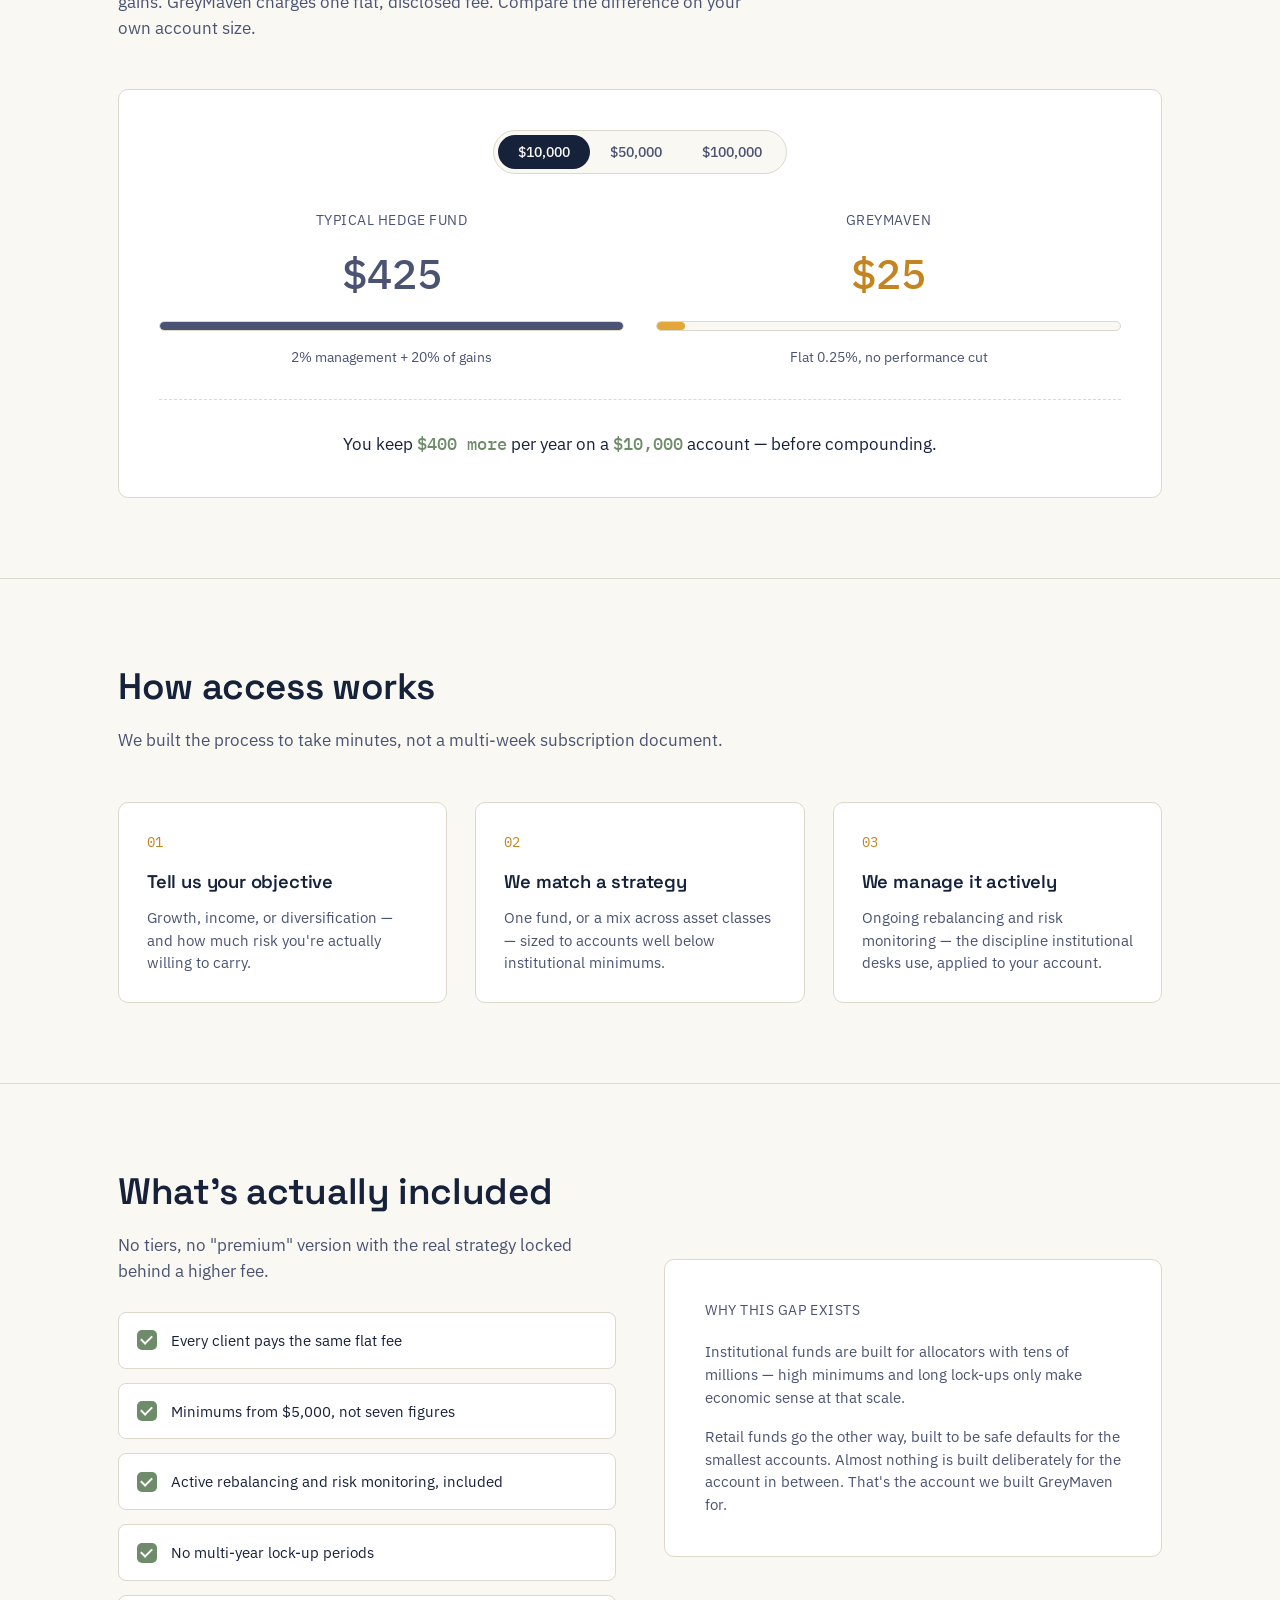
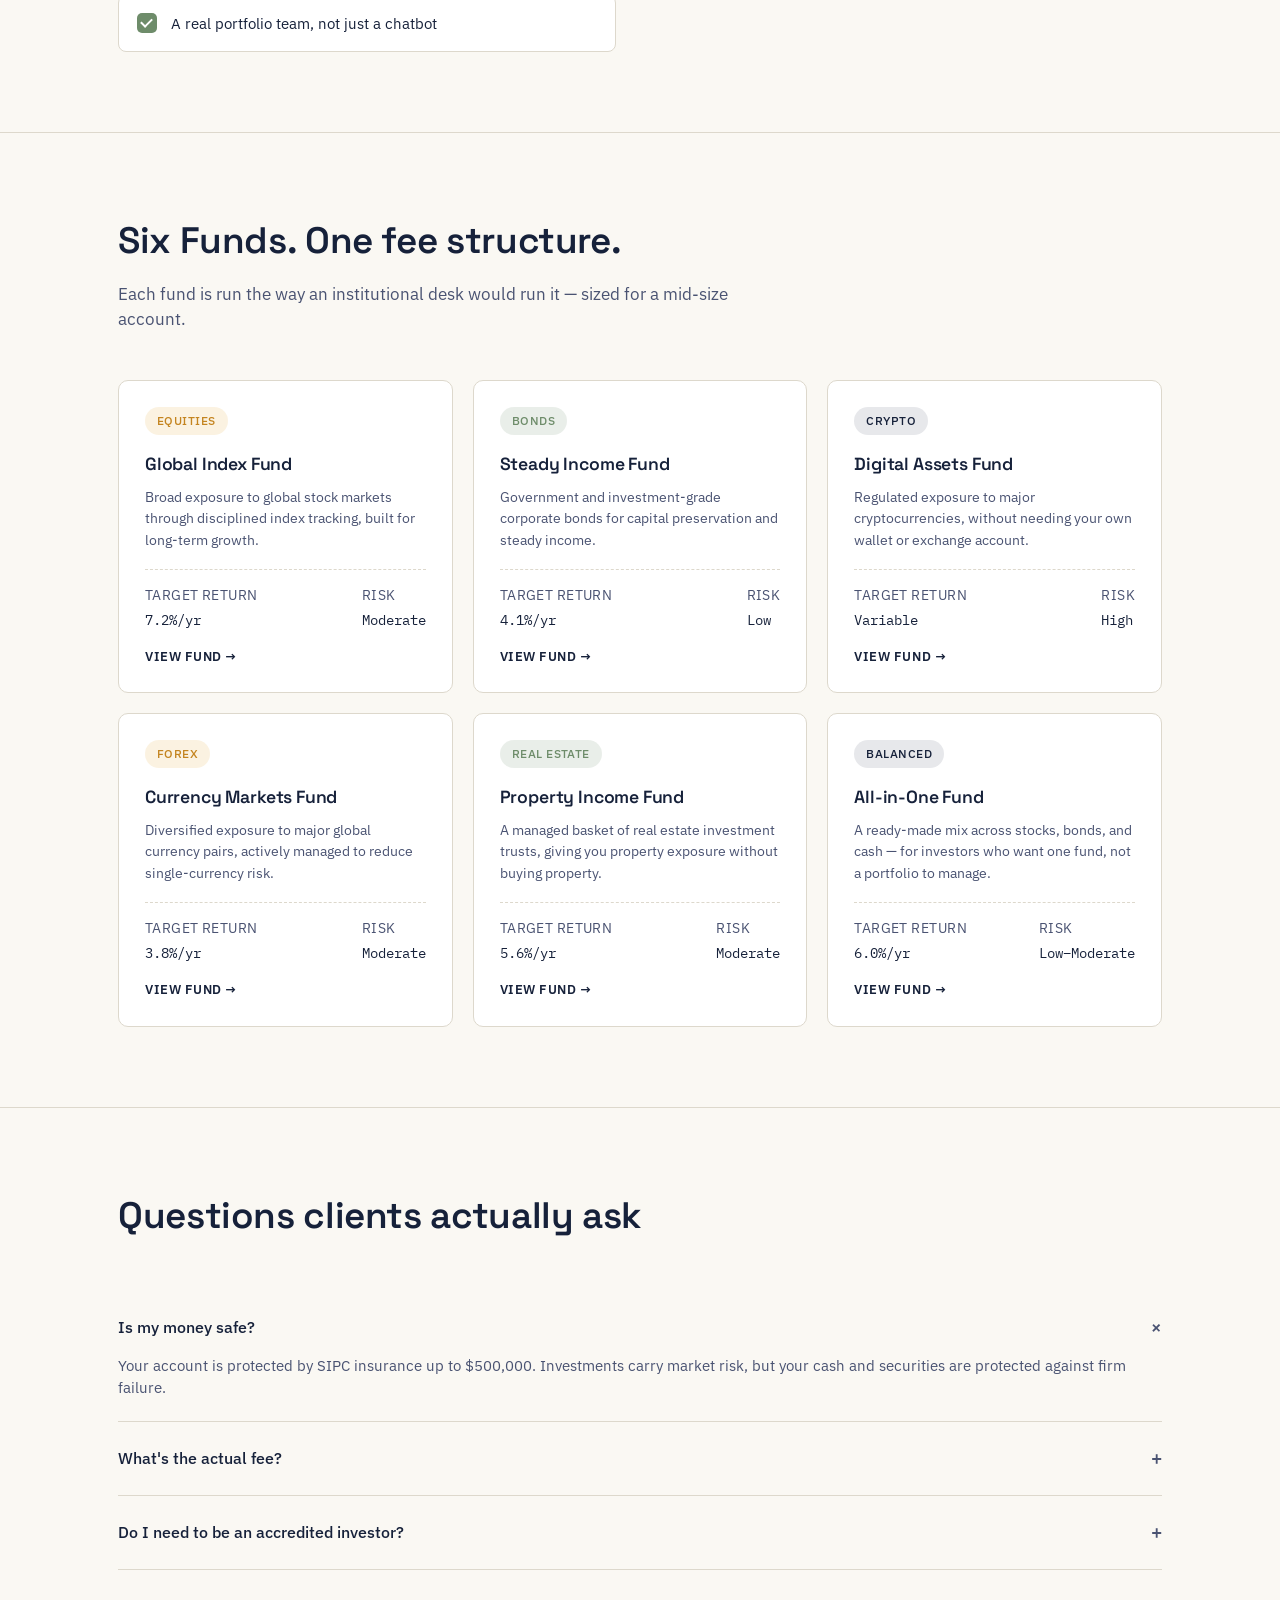
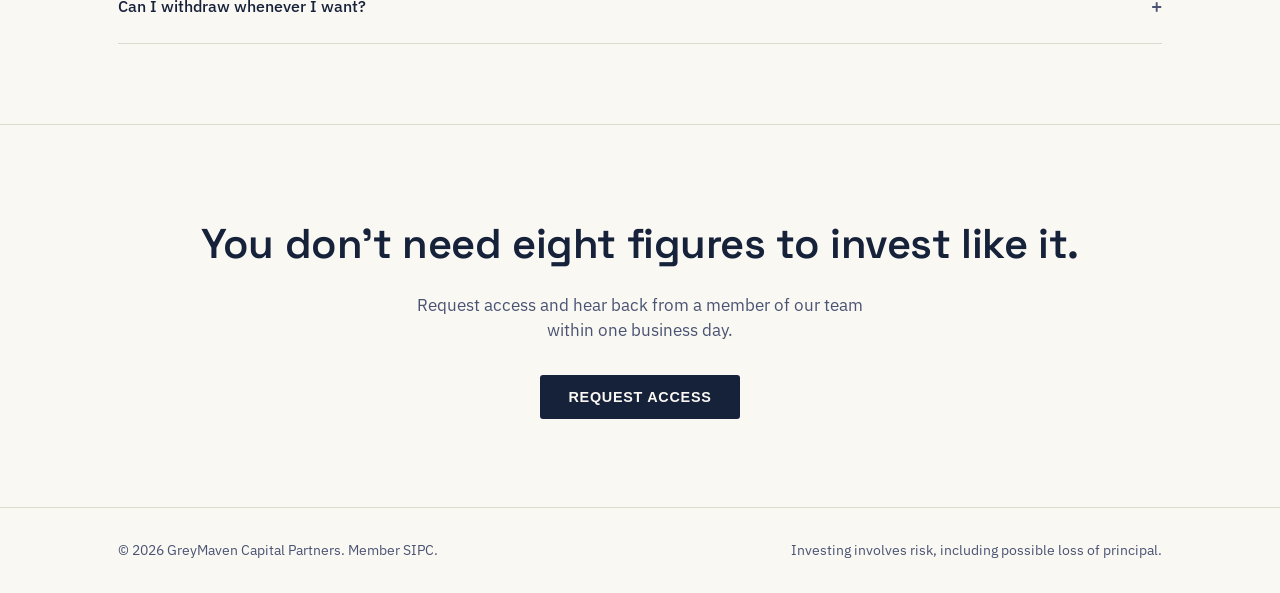
==== commit f18b8b3a: "Update index.html" ====
--- a/index.html
+++ b/index.html
@@ -16,7 +16,8 @@
 <div class="top-bar">
   <div class="wrap">
     <span>SEC Registered Investment Adviser · Member SIPC</span>
-    <span>Client Login</span>
+    <a href="/">Client Login</a>
+   
   </div>
 </div>
 
@@ -24,7 +25,7 @@
   <nav class="wrap">
     <div class="logo">
       
-      <a class="logo-name" href="/">Greymaven</a>
+      <a class="logo-name" href="/">GreyMaven</a>
 
       
     </div>
